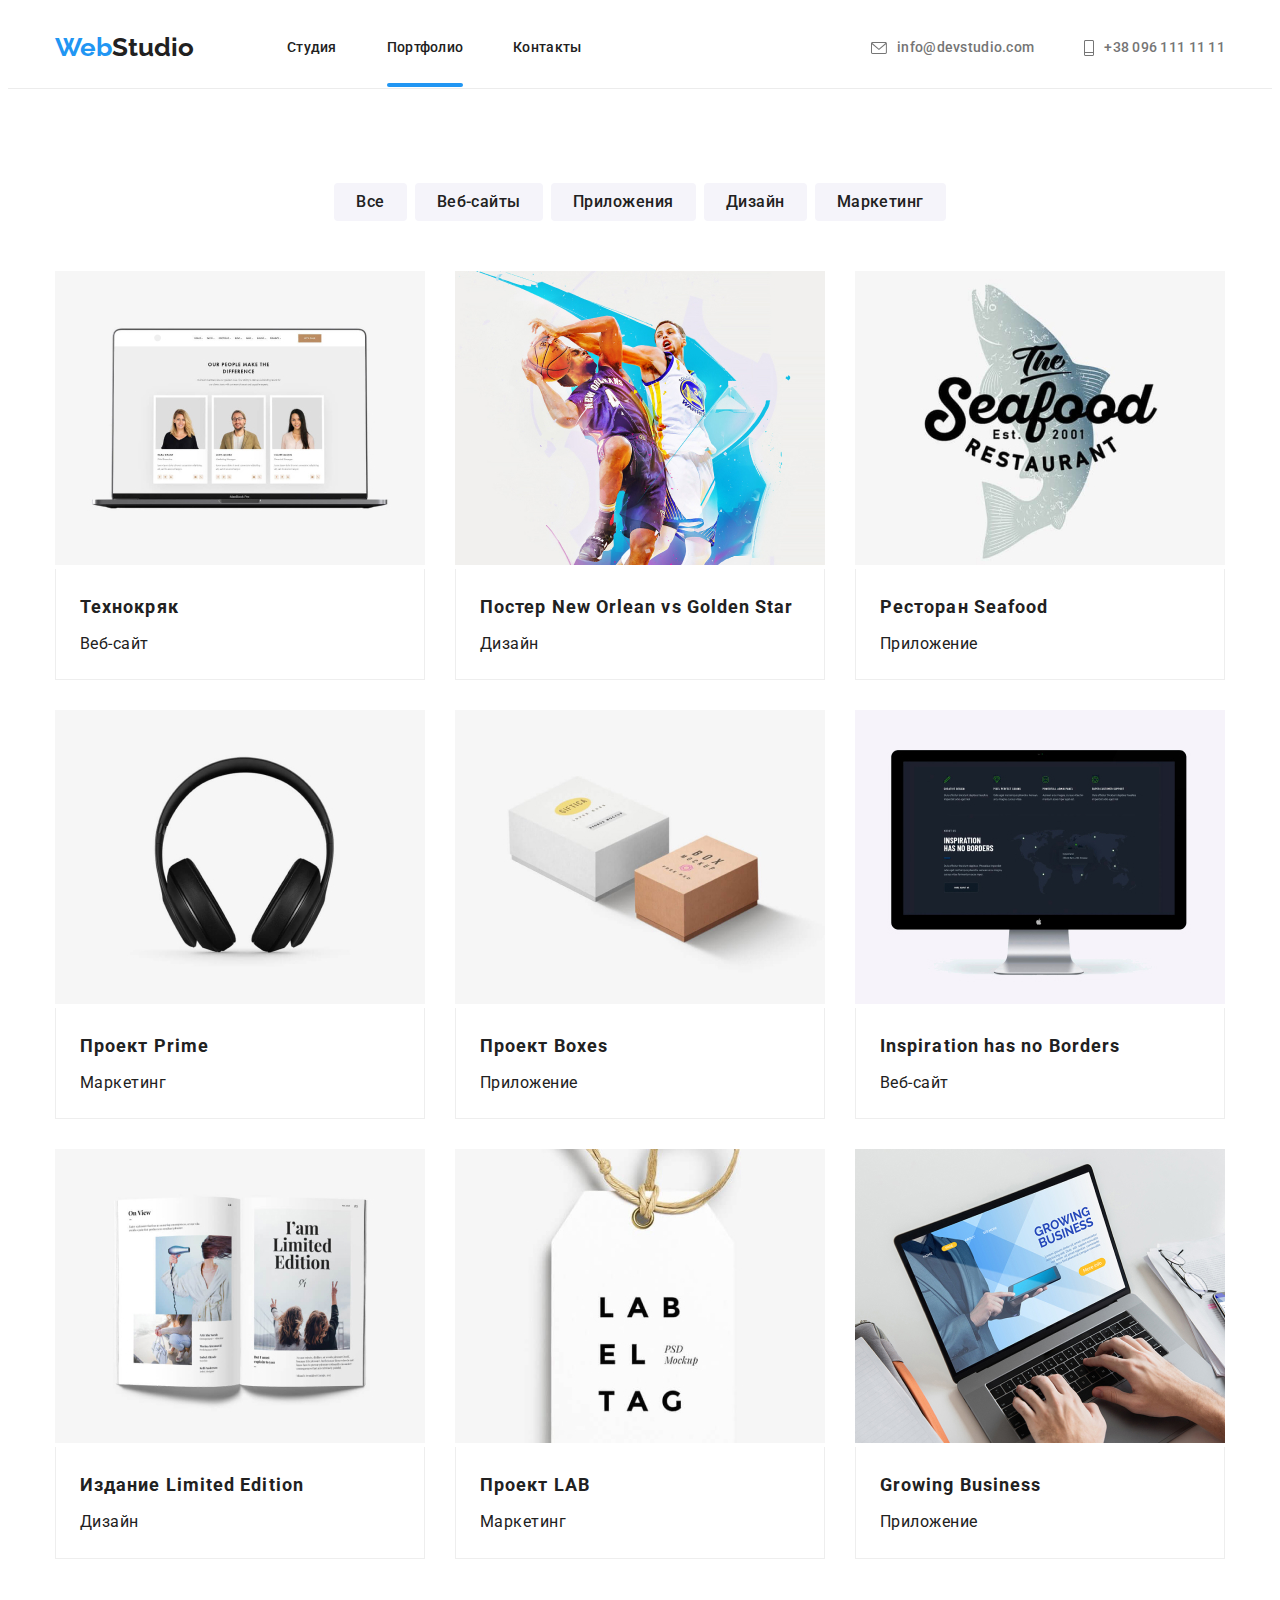
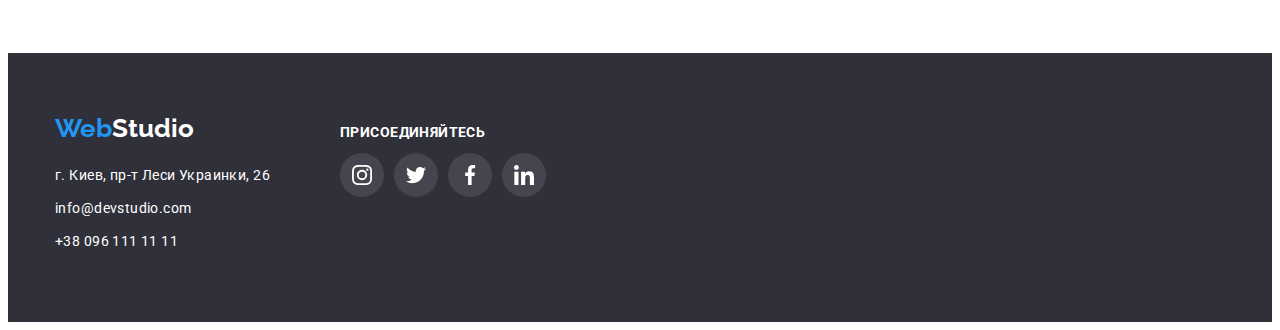
==== portfolio.html @ d4faee12 "first" ====
<!DOCTYPE html>
<html lang="en">
<head>
    <meta charset="UTF-8">
    <meta http-equiv="X-UA-Compatible" content="IE=edge">
    <meta name="viewport" content="width=device-width, initial-scale=1.0">
    <title>Document</title>
    <link rel="preconnect" href="https://fonts.googleapis.com">
    <link rel="preconnect" href="https://fonts.gstatic.com" crossorigin>
    <link href="https://fonts.googleapis.com/css2?family=Raleway:wght@700&family=Roboto:wght@400;500;700;900&display=swap"
        rel="stylesheet">
        <link rel="stylesheet" href="https://cdnjs.cloudflare.com/ajax/libs/modern-normalize/1.1.0/modern-normalize.min.css"
            integrity="sha512-wpPYUAdjBVSE4KJnH1VR1HeZfpl1ub8YT/NKx4PuQ5NmX2tKuGu6U/JRp5y+Y8XG2tV+wKQpNHVUX03MfMFn9Q=="
            crossorigin="anonymous" referrerpolicy="no-referrer" />
    <link rel="stylesheet" href="./css/styles.css">
</head>
<body>
<header class="header header-portfolio">
    <div class="container header-container">
        <div class="connect-header-logo">
            <a class="logo-title-up link" href=""><span class="logo-letters-up">Web</span>Studio</a>
        </div>
        <!--Navigation panel-->
        <nav class="nav-list">
            <ul class="header-list list">
                <li class="header-item"><a class="menu-link  link " href="./index.html">Студия</a></li>
                <li class="header-item"><a class="menu-link curent-page link" href="./portfolio.html">Портфолио</a></li>
                <li class="header-item"><a class="menu-link link" href="">Контакты</a></li>
            </ul>
        </nav>

        <ul class="nav-link list">
            <li class="item nav-items">
                <a class="mail-item link" href="mailto:info@devstudio.com">
                    <svg class="mail-icon" width="16" height="12">
                        <use href="./images/symbol-defs.svg#icon-mail"></use>
                    </svg>info@devstudio.com
                </a>

            </li>
            <li class="item nav-items">
                <a class="phone-item link" href="tel:+380961111111">
                    <svg class="phone-icon" width="10" height="16">
                        <use href="./images/symbol-defs.svg#icon-phone"></use>
                    </svg>+38 096 111 11 11</a>
            </li>
        </ul>
    </div>
</header>
<main>

        <section class="filter-section">
            <div class="filter-container container">
            <ul class="filter-section-list list">
                <li class="item">
                    <button type="button" class="button">Все</button>
                </li>
            
                <li class="item">
                    <button type="button" class="button">Веб-сайты</button>
                </li>
            
                <li class="item">
                    <button type="button" class="button">Приложения</button>
                </li>
            
                <li class="item">
                    <button type="button" class="button">Дизайн</button>
                </li>
            
                <li class="item">
                    <button type="button" class="button">Маркетинг</button>
                </li>
            </ul>

            <ul class="portfolio-list list">
               <li class="portfolio-list-item">
                   <div class="portfolio-card-wrap">
                        <img class="portfolio-image" src="./images/img.jpg" alt="страница сайта" width="370" >
                        <p class="portfolio-txt">Технокряк это современная площадка распространения коронавируса. Компании используют эту платформу для цифрового
                        шпионажа и атак на защищённые сервера конкурентов.</p>
                    </div>
                    <div class="portfolio-cards">
                        <h2 class="portfolio-list-title">Технокряк</h2>
                        <p class="portfolio-list-paragraph">Веб-сайт</p>
                    </div>
               </li>
                <li class="portfolio-list-item">
                    <div class="portfolio-card-wrap">
                        <img class="portfolio-image" src="./images/basketball.jpg" alt="баскетбол" width="370">
                        <p class="portfolio-txt">Технокряк это современная площадка распространения коронавируса. Компании используют эту платформу для цифрового
                        шпионажа и атак на защищённые сервера конкурентов.</p>
                    </div>
                    <div class="portfolio-cards">
                        <h2 class="portfolio-list-title">Постер New Orlean vs Golden Star</h2>
                        <p class="portfolio-list-paragraph">Дизайн</p>
                    </div>
                </li>
                <li class="portfolio-list-item">
                    <div class="portfolio-card-wrap">
                        <img class="portfolio-image" src="./images/seafood.jpg" alt="логотип ресторана" width="370">
                        <p class="portfolio-txt">Технокряк это современная площадка распространения коронавируса. Компании используют эту платформу для цифрового
                        шпионажа и атак на защищённые сервера конкурентов.</p>
                    </div>

                    <div class="portfolio-cards">
                        <h2 class="portfolio-list-title">Ресторан Seafood</h2>
                        <p class="portfolio-list-paragraph">Приложение</p>
                    </div>
               </li>
               <li class="portfolio-list-item">
                   <div class="portfolio-card-wrap">
                        <img class="portfolio-image" src="./images/prime.jpg" alt="наушники" width="370">
                        <p class="portfolio-txt">Технокряк это современная площадка распространения коронавируса. Компании используют эту платформу для цифрового
                        шпионажа и атак на защищённые сервера конкурентов.</p>
                    </div>
                    <div class="portfolio-cards">
                        <h2 class="portfolio-list-title">Проект Prime</h2>
                        <p class="portfolio-list-paragraph">Маркетинг</p>
                    </div>
                </li>
                <li class="portfolio-list-item">
                    <div class="portfolio-card-wrap">
                        <img class="portfolio-image" src="./images/boxes.jpg" alt="коробки" width="370">
                        <p class="portfolio-txt">Технокряк это современная площадка распространения коронавируса. Компании используют эту платформу для цифрового
                        шпионажа и атак на защищённые сервера конкурентов.</p>
                    </div>
                    <div class="portfolio-cards">
                        <h2 class="portfolio-list-title">Проект Boxes</h2>
                        <p class="portfolio-list-paragraph">Приложение</p>
                    </div>
                </li>
                <li class="portfolio-list-item">
                    <div class="portfolio-card-wrap">
                        <img class="portfolio-image" src="./images/no-borders.jpg" alt="монитор" width="370">
                        <p class="portfolio-txt">Технокряк это современная площадка распространения коронавируса. Компании используют эту платформу для цифрового
                        шпионажа и атак на защищённые сервера конкурентов.</p>
                    </div>
                    <div class="portfolio-cards">
                        <h2 class="portfolio-list-title">Inspiration has no Borders</h2>
                        <p class="portfolio-list-paragraph">Веб-сайт</p>
                    </div>
                </li>
                <li class="portfolio-list-item">
                    <div class="portfolio-card-wrap">
                        <img class="portfolio-image" src="./images/book.jpg" alt="книга" width="370">
                        <p class="portfolio-txt">Технокряк это современная площадка распространения коронавируса. Компании используют эту платформу для цифрового
                        шпионажа и атак на защищённые сервера конкурентов.</p>
                    </div>
                    <div class="portfolio-cards">
                        <h2 class="portfolio-list-title">Издание Limited Edition</h2>
                        <p class="portfolio-list-paragraph">Дизайн</p>
                    </div>
                </li>
                <li class="portfolio-list-item">
                    <div class="portfolio-card-wrap">
                        <img class="portfolio-image" src="./images/lab.jpg" alt="бирка" width="370">
                        <p class="portfolio-txt">Технокряк это современная площадка распространения коронавируса. Компании используют эту платформу для цифрового
                        шпионажа и атак на защищённые сервера конкурентов.</p>
                    </div>
                    <div class="portfolio-cards">
                        <h2 class="portfolio-list-title">Проект LAB</h2>
                        <p class="portfolio-list-paragraph">Маркетинг</p>
                    </div>
                </li>
                <li class="portfolio-list-item">
                    <div class="portfolio-card-wrap">
                        <img class="portfolio-image" src="./images/notebook.jpg" alt="ноутбук" width="370">
                        <p class="portfolio-txt">Технокряк это современная площадка распространения коронавируса. Компании используют эту платформу для цифрового
                        шпионажа и атак на защищённые сервера конкурентов.</p>
                    </div>
                    <div class="portfolio-cards">
                        <h2 class="portfolio-list-title">Growing Business</h2>
                        <p class="portfolio-list-paragraph">Приложение</p>
                    </div>
                </li>
            </ul>
            </div>
        </section>
</main>
<footer class="footer">
    <div class="footer-container container">
        <div class="main-nav-footer">
            <div class="logo-footer">
                <a class="logo-title-down link" href="./Index.html"><span class="logo-letters-down">Web</span>Studio</a>
            </div>
            <address class="address-font">
                <p class="address-footer"> г. Киев, пр-т Леси Украинки, 26</p>

                <ul class="nav-link-down list">
                    <li class="item">
                        <a class="link" href="mailto:info@devstudio.com">info@devstudio.com</a>
                    </li>
                    <li class="item">
                        <a class="link" href="tel:+380961111111">+38 096 111 11 11</a>
                    </li>
                </ul>
            </address>
        </div>
        <div class="social-nav-footer">
            <h3 class="footer-social-title">Присоединяйтесь</h3>
            <ul class="footer-social-list list">
                <li class="footer-social-item">
                    <a class="footer-social-link" href="">
                        <svg class="footer-social-icon" width="20" height="20">
                            <use href="./images/symbol-defs.svg#icon-instagram"></use>
                        </svg></a>
                </li>
                <li class="footer-social-item">
                    <a class="footer-social-link" href="">
                        <svg class="footer-social-icon" width="20" height="20">
                            <use href="./images/symbol-defs.svg#icon-twitter"></use>
                        </svg></a>
                </li>
                <li class="footer-social-item">
                    <a class="footer-social-link" href="">
                        <svg class="footer-social-icon" width="20" height="20">
                            <use href="./images/symbol-defs.svg#icon-facebook"></use>
                        </svg></a>
                </li>
                <li class="footer-social-item">
                    <a class="footer-social-link" href="">
                        <svg class="footer-social-icon" width="20" height="20">
                            <use href="./images/symbol-defs.svg#icon-linkedin"></use>
                        </svg></a>
                </li>
            </ul>
        </div>
    </div>
</footer>
</body>
</html>
---- css/styles.css ----
/* первичный цвет #212121 */
/* вторичный текст #757575 */
/* Цвет шрифта оглавления героя #FFFFFF */
/* Фон выделения  #2196F3 */
/* Фон хедера #FFFFFF */
/* Фон первой секции #E5E5E5 */
/* Фон второй секции  #F5F4FA */

*,
*::before,
*::after {
  box-sizing: border-box;
}

p,
h1,
h2,
h3,
h4,
h5,
h6 {
  margin: 0;
}

ul {
  margin: 0;
  padding: 0;
}

.container {
  width: 1200px;
  padding-left: 15px;
  padding-right: 15px;
  margin: 0 auto;
}

.header-container {
  display: flex;
  align-items: center;
  /*  height: 80px; */
}

:root {
  --primary-text-color: #212121;
  --secondary-text-color: #757575;
  --accent-color: #2196f3;
  --white-text-color: #ffffff;
  --header-bg-color: #ffffff;
  --footer-bg-color: #2f303a;
  --section-bg-color: #f5f4fa;
  --clients-section-bg-color: #e5e5e5;
}
body {
  color: var(--primary-text-color);
  font-family: Roboto, sans-serif;
  font-style: normal;
  font-weight: 400;
  font-size: 14px;
  line-height: 1.14;
}
/*сброс точек списка*/
.list {
  list-style: none;
}
/*обнуление подчёркивания ссылок*/
.link {
  text-decoration: none;
}
/*----------------header-----------------------*/
.header {
  background-color: var(--header-bg-color);
}

.header-portfolio {
  border-bottom: 1px solid #ececec;
}

.header-list {
  display: flex;
}

.menu-link {
  padding-top: 32px;
  padding-bottom: 32px;
  position: relative;
  transition: color 250ms cubic-bezier(0.4, 0, 0.2, 1);
}

.curent-page::after {
  content: '';
  position: absolute;
  left: 0;
  bottom: 0;
  width: 100%;
  height: 4px;
  background-color: var(--accent-color);
  border-radius: 2px;
}

.nav-link {
  display: flex;
  margin-left: auto;
}

.connect-header-logo {
  padding-right: 93px;
  padding-top: 24px;
  padding-bottom: 25px;
}

.header-item {
  margin-right: 50px;
}

.header-item:last-child {
  margin-right: 0;
}

.nav-link .item + .item {
  margin-left: 50px;
}

.nav-items {
}

.nav-items .link:hover,
.nav-items .link:focus {
  color: var(--accent-color);
  fill: currentColor;
}

.mail-item {
  display: inline-flex;
  align-items: center;
  fill: #757575;
  padding-top: 32px;
  padding-bottom: 32px;
  transition: color 250ms cubic-bezier(0.4, 0, 0.2, 1);
}

.mail-icon {
  margin-right: 10px;
}

.phone-item {
  display: inline-flex;
  align-items: center;
  fill: #757575;
  padding-top: 32px;
  padding-bottom: 32px;
  transition: color 250ms cubic-bezier(0.4, 0, 0.2, 1);
}

.phone-icon {
  margin-right: 10px;
}

.nav-list .link:hover,
.nav-list .link:focus {
  color: var(--accent-color);
  fill: currentColor;
}
/*----------------hero-section-----------------------*/
.hero-section {
  height: 600px;
  max-width: 1600px;
  margin-left: auto;
  margin-right: auto;
  padding-top: 200px;
  padding-bottom: 200px;

  background-image: linear-gradient(to right, rgba(47, 48, 58, 0.4), rgba(47, 48, 58, 0.4)),
    url(../images/hero-img.jpg);
  background-repeat: no-repeat;
  background-size: cover;
  background-position: center;
}

.hero-container {
  display: flex;
  flex-direction: column;
  align-items: center;
}

/*оглавление героя*/
.hero-title {
  color: var(--white-text-color);
  font-weight: 900;
  font-size: 44px;
  line-height: 1.4;
  text-align: center;
  letter-spacing: 0.06em;
  text-transform: uppercase;

  display: flex;
  margin-bottom: 30px;
}

.hero-button {
  background-color: var(--accent-color);
  color: #ffffff;
  font-weight: 700;
  font-size: 16px;
  line-height: 1.87;
  width: 200px;
  height: 50px;
  background: #2196f3;
  box-shadow: 0px 4px 4px rgba(0, 0, 0, 0.15);
  border-radius: 4px;
  padding: 10px 32px;
  border: transparent;
  cursor: pointer;
}

/*----------------skills-section--------------*/

.skills-section {
  padding-top: 94px;
  padding-bottom: 94px;
}
/*.skills-box {
  height: 120px;
  display: flex;
  justify-content: center;
  border: transparent;
  background-color: #f5f4fa;
  border-radius: 4px;

  margin-bottom: 10px;
  margin-right: 30px;
  align-items: center;
}
*/

.skills-list-item {
  width: 270px;
}

.skills-list {
  display: flex;
  justify-content: center;
}

.skills-container-item {
  width: 270px;
  height: 120px;
  display: flex;
  justify-content: center;
  align-items: center;
  border: transparent;
  background-color: #f5f4fa;
  border-radius: 4px;
  margin-bottom: 30px;
}

.skills-list-item + .skills-list-item {
  margin-left: 30px;
}

.skills-list-title {
  font-weight: 700;
  font-size: 14px;
  line-height: 1.14;
  letter-spacing: 0.03em;
  text-transform: uppercase;
  margin-bottom: 10px;
}

.skills-list-paragraph {
  color: var(--secondary-text-color);
  font-weight: 400;
  font-size: 14px;
  line-height: 1.7;
  letter-spacing: 0.03em;
}
/*----------------work-list-container--------------*/
.work-list-section {
  padding-bottom: 94px;
}

.work-list-title {
  font-weight: 700;
  font-size: 36px;
  line-height: 1.17;
  text-align: center;
  letter-spacing: 0.03em;
  margin-bottom: 50px;
}

.work-list {
  display: flex;
}
.work-list .item:not(:last-child) {
  margin-right: 30px;
}

.work-list-txt {
  position: absolute;
  width: 100%;
  bottom: 0;
  left: 0;
  padding-top: 27px;
  padding-bottom: 27px;
  display: flex;
  justify-content: center;
  background: rgba(47, 48, 58, 0.8);
  transform: translateY(100%);
  transition: transform 250ms cubic-bezier(0.4, 0, 0.2, 1);

  font-weight: bold;
  font-size: 14px;
  line-height: 1.14;
  text-align: center;
  letter-spacing: 0.03em;
  color: #ffffff;
}

.work-list-item:hover .work-list-txt {
  transform: translateY(0);
}

.work-list-box {
  position: relative;
  display: inline-flex;
  overflow: hidden;
}

/*----------------team-section--------------*/
.team-section {
  padding-top: 94px;
  padding-bottom: 94px;
  background-color: var(--section-bg-color);
  width: auto;
}

.team-list {
  display: flex;
  justify-content: center;
}
.team-cards {
  width: 270px;
  background: #ffffff;

  transition: box-shadow 250ms cubic-bezier(0.4, 0, 0.2, 1);
  border-radius: 0px 0px 4px 4px;
  padding-bottom: 30px;
}

.team-cards:hover {
  box-shadow: 0px 1px 3px rgba(0, 0, 0, 0.12), 0px 1px 1px rgba(0, 0, 0, 0.14),
    0px 2px 1px rgba(0, 0, 0, 0.2);
}

.team-list .item:not(:last-child) {
  margin-right: 30px;
}

.team-title {
  font-weight: 700;
  font-size: 36px;
  line-height: 1.17;
  text-align: center;
  letter-spacing: 0.03em;
  margin-bottom: 50px;
}

.team-title-item {
  font-weight: 500;
  font-size: 16px;
  line-height: 1.2;
  letter-spacing: 0.03em;
  text-align: center;
  margin-bottom: 10px;
  padding-top: 30px;
}
.team-paragraph-item {
  color: var(--secondary-text-color);
  font-weight: 400;
  font-size: 16px;
  line-height: 1.2;
  letter-spacing: 0.03em;
  text-align: center;
  margin-bottom: 16px;
}
.team-social-list {
  display: flex;
  justify-content: center;
}

.team-social-item {
  width: 44px;
  height: 44px;
}

.team-social-link {
  width: 100%;
  height: 100%;
  border-radius: 50%;
  display: flex;
  justify-content: center;
  align-items: center;

  color: white;

  transition: background-color 250ms cubic-bezier(0.4, 0, 0.2, 1);
}

.team-social-link:hover,
.team-social-link:focus {
  background-color: var(--accent-color);
}

.team-social-link:hover .team-social-icon,
.team-social-link:focus .team-social-icon {
  fill: currentColor;
}

.team-social-icon {
  fill: #afb1b8;
  transition: fill 250ms cubic-bezier(0.4, 0, 0.2, 1);
}

.team-social-item + .team-social-item {
  margin-left: 10px;
}
/*----------------clients-section--------------*/
.clients-section {
  padding-top: 94px;
  padding-bottom: 94px;
}

.clients-title {
  font-weight: 700;
  font-size: 36px;
  line-height: 1.17;
  text-align: center;
  letter-spacing: 0.03em;
  margin-bottom: 50px;
}

.clients-list {
  display: flex;
  justify-content: center;
}

.clients-list-item {
  width: 170px;
  height: 92px;
  border: 1px solid #afb1b8;
  border-radius: 4px;
}

.clients-link {
  width: 100%;
  height: 100%;
  display: flex;
  align-items: center;
  justify-content: center;
  transition: fill 250ms cubic-bezier(0.4, 0, 0.2, 1);
}

.clients-list-item + .clients-list-item {
  margin-left: 30px;
  transition: border 250ms cubic-bezier(0.4, 0, 0.2, 1);
}

.clients-icon {
  fill: #afb1b8;
  transition: fill 250ms cubic-bezier(0.4, 0, 0.2, 1);
}

.clients-list-item:hover,
.clients-list-item:focus {
  border: 1px solid var(--accent-color);
}

.clients-link:hover .clients-icon,
.clients-link:focus .clients-icon {
  fill: var(--accent-color);
}

/*----------------footer-container--------------*/
.footer {
  padding-top: 60px;
  padding-bottom: 60px;
}
.footer-container {
  display: flex;
}

.social-nav-footer {
  width: 206px;
  height: 80px;
  margin-top: 12px;
  margin-bottom: 40px;

  margin-left: 70px;
}

.footer-social-title {
  margin-bottom: 20px;
  font-weight: bold;
  font-size: 14px;
  line-height: 1.14px;
  letter-spacing: 0.03em;
  text-transform: uppercase;
  color: #ffffff;
  display: inline-flex;
}

.footer-social-list {
  display: flex;
}
.footer-social-icon {
  fill: #ffffff;
}

/*.footer-social-item {
  width: 44px;
  height: 44px;
  border-radius: 50%;
  background: rgba(255, 255, 255, 0.1);
  display: flex;
  align-items: center;
  justify-content: center;
}
*/

.footer-social-item + .footer-social-item {
  margin-left: 10px;
}

.footer-social-link {
  width: 44px;
  height: 44px;
  border-radius: 50%;
  background: rgba(255, 255, 255, 0.1);
  display: flex;
  align-items: center;
  justify-content: center;
  transition: background-color 250ms cubic-bezier(0.4, 0, 0.2, 1);
}

.footer-social-link:hover,
.footer-social-link:focus {
  background-color: var(--accent-color);
}

.logo-footer {
  margin-bottom: 20px;
}

.nav-link-down .item {
  margin-bottom: 9px;
}
.address-footer {
  margin-bottom: 9px;
}
/*характеристики шрифта логотипа*/
.logo-title-up {
  color: var(--primary-text-color);
  font-family: Raleway, sans-serif;
  font-style: normal;
  font-weight: 700;
  font-size: 26px;
  line-height: 1.2;
}
/*назначение цвета первых букв логотипа сверху*/
.logo-letters-up {
  color: var(--accent-color);
}

/*панель навигации*/
.nav-list .link {
  color: var(--primary-text-color);

  font-weight: 500;
  font-size: 14px;
  line-height: 1.14;
  letter-spacing: 0.02em;
}

/*панель ссылок хедера*/
.nav-link .link {
  color: var(--secondary-text-color);
  font-weight: 500;
  font-size: 14px;
  line-height: 1.14;
  letter-spacing: 0.02em;
}

.footer {
  background-color: var(--footer-bg-color);
}

.logo-letters-down {
  color: var(--accent-color);
}

.logo-title-down {
  color: var(--white-text-color);
  font-family: Raleway, sans-serif;
  font-style: normal;
  font-weight: 700;
  font-size: 26px;
  line-height: 1.2;
}

/*назначение характеристик строке адреса*/
.address-font p {
  color: var(--white-text-color);
  font-style: normal;
  font-size: 14px;
  line-height: 1.7;
  letter-spacing: 0.03em;
}

.nav-link-down a {
  text-decoration: none;
  list-style: none;
  font-style: normal;
  font-size: 14px;
  line-height: 1.7;
  letter-spacing: 0.03em;
  /*color: rgba(255, 255, 255, 0.6);*/
  color: var(--white-text-color);
}
/*------------------portfolio.html----------------------*/
.filter-section {
  padding-top: 94px;
  padding-bottom: 94px;
}

.filter-section-list .button {
  color: var(--primary-text-color);
  font-family: Roboto;
  font-style: normal;
  font-weight: 500;
  font-size: 16px;
  line-height: 1.6;
  letter-spacing: 0.03em;
  padding: 6px 22px;
  background-color: #f5f4fa;
  border-radius: 4px;
  border: transparent;
  transition: color 250ms cubic-bezier(0.4, 0, 0.2, 1);
  transition: background-color 250ms cubic-bezier(0.4, 0, 0.2, 1);
}

.filter-section-list .button:hover,
.filter-section-list .button:focus {
  background-color: var(--accent-color);
  color: #ffffff;
}

.filter-section-list .button {
  cursor: pointer;
}

.portfolio-list-title {
  font-weight: 700;
  font-size: 18px;
  line-height: 2;
  letter-spacing: 0.06em;
  margin-bottom: 4px;
  margin-left: 24px;
}

.portfolio-list-paragraph {
  font-size: 16px;
  line-height: 1.9;
  letter-spacing: 0.03em;
  margin-left: 24px;
}
/*------------filter-container----------*/

.filter-section-list {
  display: flex;
  justify-content: center;
  margin-bottom: 50px;
}
.filter-section-list .item:not(:last-child) {
  margin-right: 8px;
}
/*------------portfolio-list----------*/

.portfolio-list-item:hover .portfolio-txt {
  transform: translateY(0);
}

.portfolio-txt {
  position: absolute;
  top: 0;
  left: 0;
  width: 100%;
  height: 100%;
  padding: 63px 24px;
  font-weight: normal;
  font-size: 18px;
  line-height: 1.55;
  letter-spacing: 0.03em;
  color: #ffffff;
  background: rgba(33, 150, 243, 0.9);
  transform: translateY(100%);
  transition: transform 250ms;
  /* overflow: auto; */
}

.portfolio-card-wrap {
  position: relative;
  display: inline-block;
  overflow: hidden;
}

.portfolio-list {
  display: flex;
  flex-wrap: wrap;
}
.portfolio-list-item {
  margin-right: 30px;
  justify-content: center;
  margin-bottom: 30px;
  transition: box-shadow 250ms cubic-bezier(0.4, 0, 0.2, 1);
}

.portfolio-list-item:nth-child(3n) {
  margin-right: 0;
}

.portfolio-list-item:nth-last-child(-n + 3) {
  margin-bottom: 0;
}

.portfolio-image {
  display: block;
}

.portfolio-cards {
  border-left: 1px solid #eeeeee;
  border-right: 1px solid #eeeeee;
  border-bottom: 1px solid #eeeeee;
  padding-top: 20px;
  padding-bottom: 20px;
}
.portfolio-list-item:hover {
  box-shadow: 0px 1px 1px rgba(0, 0, 0, 0.12), 0px 4px 4px rgba(0, 0, 0, 0.06),
    1px 4px 6px rgba(0, 0, 0, 0.16);
}

.backdrop {
  width: 100vw;
  height: 100vh;
  background: rgba(0, 0, 0, 0.2);
  position: absolute;
  top: 0;
  left: 0;
  position: fixed;
}

.modal {
  width: 528px;
  min-height: 581px;
  background-color: #ffffff;
  border-radius: 4px;

  position: absolute;
  top: 50%;
  left: 50%;
  transform: translate(-50%, -50%);
  transition: box-shadow 250ms cubic-bezier(0.4, 0, 0.2, 1);
}

.modal:hover {
  box-shadow: 0px 1px 3px rgba(0, 0, 0, 0.12), 0px 1px 1px rgba(0, 0, 0, 0.14),
    0px 2px 1px rgba(0, 0, 0, 0.2);
}

.modal-close {
  position: absolute;
  top: 14px;
  right: 14px;
  width: 30px;
  height: 30px;
  background-color: transparent;
  border: 1px solid rgba(0, 0, 0, 0.1);
  border-radius: 50%;
  display: flex;
  justify-content: center;
  align-items: center;
}

.is-hidden {
  visibility: hidden;
  opacity: 0;
  pointer-events: none;
}
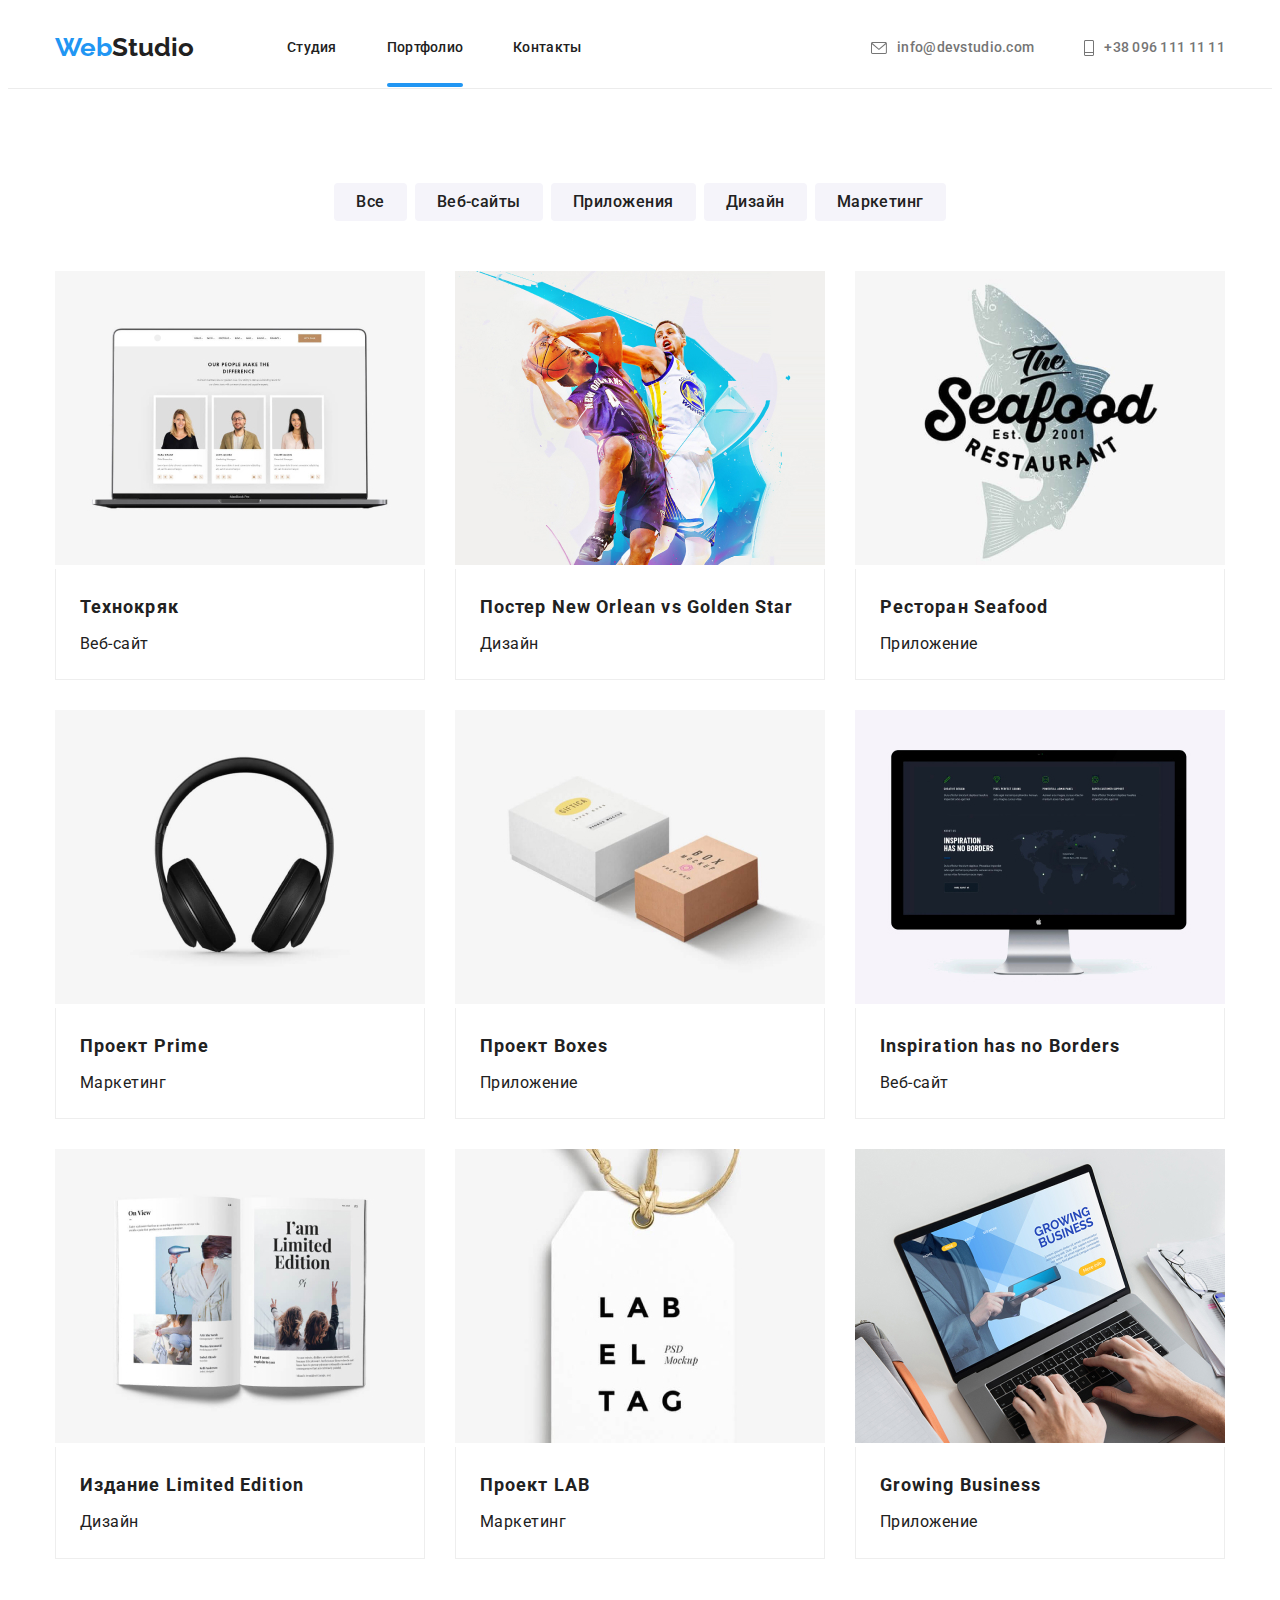
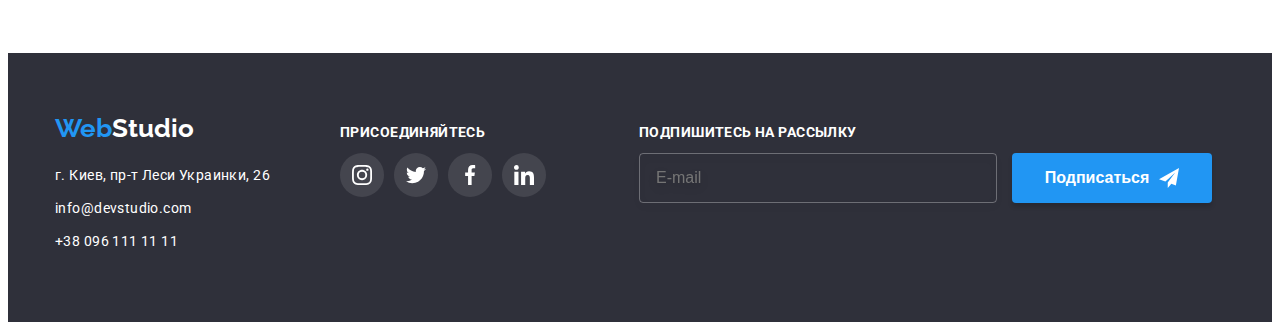
==== commit cf9e4bd4: "123" ====
--- a/portfolio.html
+++ b/portfolio.html
@@ -226,6 +226,25 @@
                 </li>
             </ul>
         </div>
+
+        <div class="subscribe-area">
+            <h3 class="subscibe-area-title">подпишитесь на рассылку</h2>
+            
+            <form  class="subscribe-form" action="">
+            <input type="email"
+             class="subscribe-input"
+             name="e-mail" 
+             placeholder="E-mail"
+             required>
+            <button type="submit" class="subscribe-btn">Подписаться
+                <svg class="send-icon" width="20" height="20">
+                    <use href="./images/symbol-defs.svg#icon-send" ></use> 
+                </svg>
+            </button>
+           
+            </form>
+
+        </div>
     </div>
 </footer>
 </body>
--- a/css/styles.css
+++ b/css/styles.css
@@ -515,17 +515,6 @@
   fill: #ffffff;
 }
 
-/*.footer-social-item {
-  width: 44px;
-  height: 44px;
-  border-radius: 50%;
-  background: rgba(255, 255, 255, 0.1);
-  display: flex;
-  align-items: center;
-  justify-content: center;
-}
-*/
-
 .footer-social-item + .footer-social-item {
   margin-left: 10px;
 }
@@ -624,6 +613,74 @@
   letter-spacing: 0.03em;
   /*color: rgba(255, 255, 255, 0.6);*/
   color: var(--white-text-color);
+}
+
+.subscribe-area {
+  margin-left: 93px;
+  margin-top: 12px;
+}
+
+.subscibe-area-title {
+  margin-bottom: 20px;
+
+  font-weight: bold;
+  font-size: 14px;
+  line-height: 1.14px;
+  letter-spacing: 0.03em;
+  text-transform: uppercase;
+  color: #ffffff;
+  display: inline-flex;
+}
+
+.subscibe-form {
+  display: flex;
+}
+.subscribe-input {
+  width: 358px;
+  height: 50px;
+  padding-left: 16px;
+  padding-right: 16px;
+
+  background-color: transparent;
+  border: 1px solid rgba(255, 255, 255, 0.3);
+  box-sizing: border-box;
+  filter: drop-shadow(0px 4px 4px rgba(0, 0, 0, 0.15));
+  border-radius: 4px;
+  color: rgba(255, 255, 255, 0.6);
+  font-size: 16px;
+  line-height: 1.25;
+  outline: none;
+  /*   border: transparent; */
+}
+
+.subscribe-input::placeholder {
+  font-size: 16px;
+  line-height: 1.25;
+}
+
+.subscribe-btn {
+  margin-left: 12px;
+
+  padding-top: 10px;
+  padding-bottom: 10px;
+  display: inline-flex;
+  align-items: center;
+  justify-content: center;
+
+  width: 200px;
+  height: 50px;
+  background-color: var(--accent-color);
+  color: #ffffff;
+  background: #2196f3;
+  box-shadow: 0px 4px 4px rgba(0, 0, 0, 0.15);
+  border-radius: 4px;
+  font-weight: 700;
+  font-size: 16px;
+  line-height: 1.9;
+  border: transparent;
+}
+.send-icon {
+  margin-left: 10px;
 }
 /*------------------portfolio.html----------------------*/
 .filter-section {
@@ -762,6 +819,7 @@
   min-height: 581px;
   background-color: #ffffff;
   border-radius: 4px;
+  padding: 40px;
 
   position: absolute;
   top: 50%;
@@ -787,6 +845,7 @@
   display: flex;
   justify-content: center;
   align-items: center;
+  cursor: pointer;
 }
 
 .is-hidden {
@@ -794,3 +853,154 @@
   opacity: 0;
   pointer-events: none;
 }
+.modal-title {
+  margin-bottom: 30px;
+
+  font-weight: 700;
+  font-size: 20px;
+  line-height: 1.15;
+  text-align: center;
+  letter-spacing: 0.03em;
+  color: var(--primary-text-color);
+}
+
+.modal-input {
+  width: 100%;
+  height: 40px;
+
+  padding-left: 45px;
+
+  border: 1px solid rgba(33, 33, 33, 0.2);
+  box-sizing: border-box;
+  border-radius: 4px;
+  outline: none;
+  transition: border 250ms cubic-bezier(0.4, 0, 0.2, 1);
+}
+
+.comment-place {
+  width: 100%;
+  height: 120px;
+  resize: none;
+  margin-bottom: 20px;
+  border: 1px solid rgba(33, 33, 33, 0.2);
+  box-sizing: border-box;
+  border-radius: 4px;
+  transition: border 250ms cubic-bezier(0.4, 0, 0.2, 1);
+}
+
+.modal-btn-send {
+  display: block;
+  width: 200px;
+  height: 50px;
+  margin: 0 auto;
+
+  cursor: pointer;
+  font-weight: 700;
+  font-size: 16px;
+  line-height: 30px;
+  background: var(--accent-color);
+  box-shadow: 0px 4px 4px rgba(0, 0, 0, 0.15);
+
+  border-radius: 4px;
+  color: #ffffff;
+  border: transparent;
+}
+
+/* .button-wrap {
+  display: flex;
+  justify-content: center;
+} */
+
+/* .modal-input-wrap {
+  position: relative;
+} */
+.modal-input-icon {
+  position: absolute;
+  top: 50%;
+  left: 12px;
+  transform: translateY(-50%);
+  transition: fill 250ms cubic-bezier(0.4, 0, 0.2, 1);
+}
+
+.modal-input:focus + .modal-input-icon {
+  fill: var(--accent-color);
+}
+
+.modal-input:focus {
+  border-color: var(--accent-color);
+}
+
+.comment-place {
+  padding: 16px;
+
+  outline: none;
+}
+.comment-place:focus {
+  border-color: var(--accent-color);
+}
+
+.modal-input-wrap {
+  position: relative;
+  margin-bottom: 10px;
+}
+
+.input-lable {
+  display: block;
+  margin-bottom: 4px;
+
+  font-size: 12px;
+  line-height: 1.16;
+  letter-spacing: 0.01em;
+  color: #757575;
+}
+
+.checkbox-lable {
+  display: flex;
+  align-items: center;
+
+  font-size: 14px;
+  line-height: 1.7;
+  color: #757575;
+  margin-bottom: 30px;
+}
+
+.agreement-link {
+  color: var(--accent-color);
+}
+.agreement-link:visited {
+  color: var(--accent-color);
+}
+
+.checkbox-icon {
+  display: inline-block;
+  width: 16px;
+  height: 15px;
+  border: 2px solid #212121;
+  border-radius: 2px;
+  margin-right: 7px;
+}
+
+.checkbox-input:checked + .checkbox-icon {
+  background-color: var(--accent-color);
+  background-image: url(../images/svg/check.svg);
+  background-size: contain;
+  background-repeat: no-repeat;
+  /*  background-origin: border-box; */
+  border-color: var(--accent-color);
+}
+
+.checkbox-input {
+  position: absolute;
+  clip: rect(0 0 0 0);
+  width: 1px;
+  height: 1px;
+  margin: -1px;
+  overflow: hidden;
+}
+
+.modal-close:hover .close-icon {
+  fill: var(--accent-color);
+}
+.close-icon {
+  transition: fill 250ms cubic-bezier(0.4, 0, 0.2, 1);
+}
